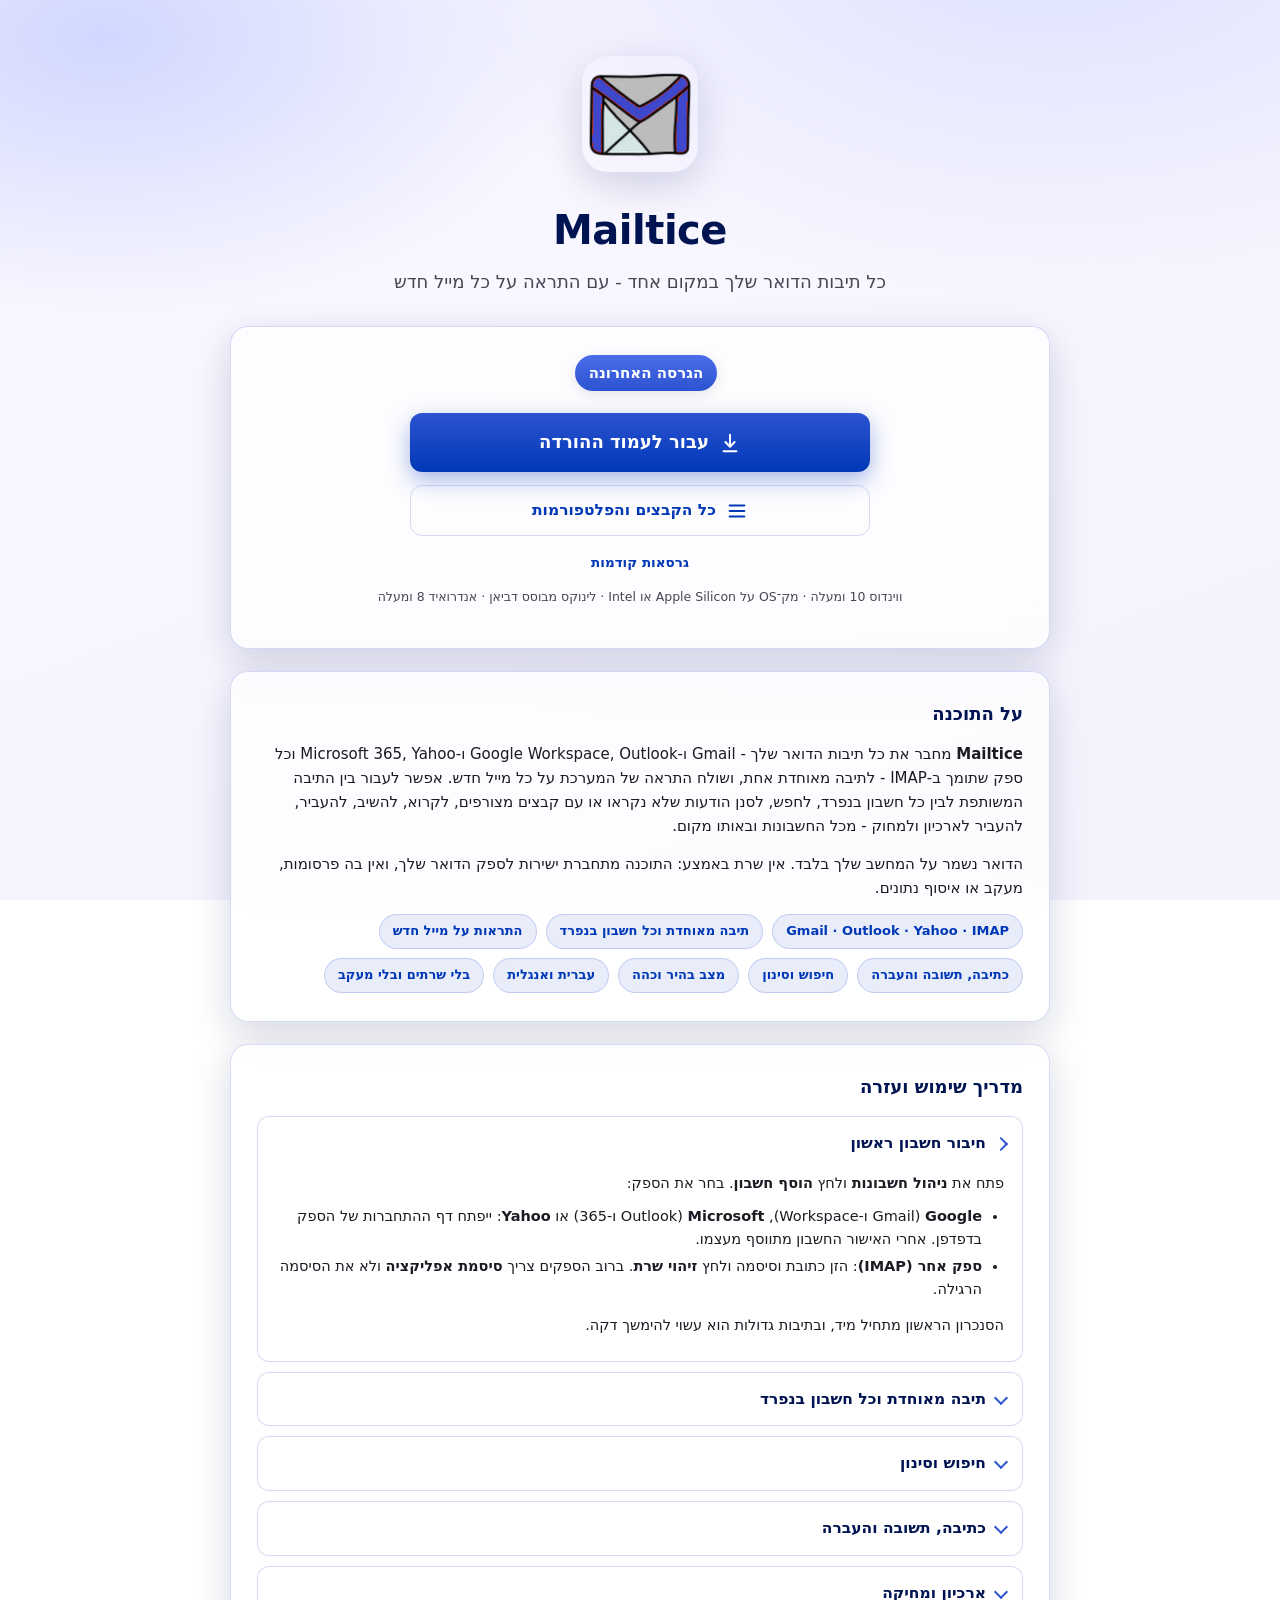
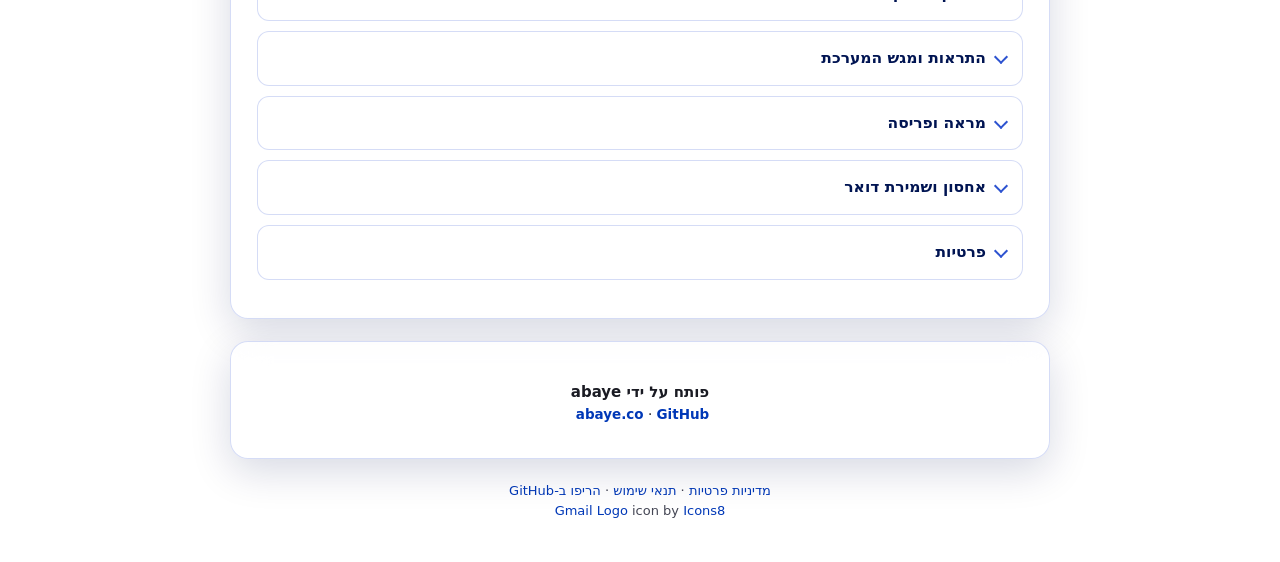
==== website/index.html @ 7543c50d "Initial commit: Mailtice mail client Compose Multiplatform mail client for desktop and Android with " ====
<!DOCTYPE html>
<html lang="he" dir="rtl">
<head>
<meta charset="utf-8" />
<meta name="viewport" content="width=device-width, initial-scale=1" />
<title>Mailtice | הורדה</title>
<meta name="description" content="Mailtice - כל תיבות הדואר שלך במקום אחד: Gmail, Outlook, Yahoo וכל תיבת IMAP, עם התראות על מייל חדש. ווינדוס, מק, לינוקס ואנדרואיד." />

<meta property="og:title" content="Mailtice" />
<meta property="og:description" content="כל תיבות הדואר במקום אחד - Gmail, Outlook, Yahoo ו-IMAP, עם התראות." />
<meta property="og:image" content="AppIcon.png" />
<meta property="og:type" content="website" />

<link rel="icon" href="AppIcon.png" />

<style>
  :root {
    /* Palette taken from the app's own default accent seed (AccentColor.Flag). */
    --brand-900: #001452;
    --brand-700: #0038B7;
    --brand-500: #2D53D0;   /* primary */
    --brand-400: #4B6DEA;
    --brand-300: #B7C4FF;
    --brand-100: #DDE1FF;

    --paper: #F3F2FD;
    --paper-soft: #FBF8FF;
    --ink: #1A1B23;
    --ink-soft: #444654;

    --card: rgba(255, 255, 255, 0.74);
    --card-border: rgba(45, 83, 208, 0.20);
    --shadow: 0 12px 40px rgba(0, 20, 82, 0.16);
    --shadow-sm: 0 4px 14px rgba(0, 20, 82, 0.10);
    --radius-lg: 18px;
    --radius: 12px;
    --radius-sm: 8px;

    --font: "Segoe UI Variable", "Segoe UI", "Assistant", "Rubik",
            system-ui, -apple-system, "Helvetica Neue", Arial, sans-serif;
  }

  @media (prefers-color-scheme: dark) {
    :root {
      --paper: #12131A;
      --paper-soft: #1A1B23;
      --ink: #E2E1EC;
      --ink-soft: #C4C5D6;
      --card: rgba(30, 31, 39, 0.66);
      --card-border: rgba(75, 109, 234, 0.26);
      --shadow: 0 12px 40px rgba(0, 0, 0, 0.42);
      --shadow-sm: 0 4px 14px rgba(0, 0, 0, 0.32);
    }
  }

  * { box-sizing: border-box; }
  html, body { margin: 0; padding: 0; }

  body {
    font-family: var(--font);
    color: var(--ink);
    background:
      radial-gradient(1100px 620px at 82% -8%, var(--brand-100) 0%, transparent 60%),
      radial-gradient(900px 520px at 8% 4%, rgba(146, 167, 255, 0.40) 0%, transparent 55%),
      linear-gradient(160deg, var(--paper-soft) 0%, var(--paper) 100%);
    background-attachment: fixed;
    min-height: 100vh;
    line-height: 1.6;
    -webkit-font-smoothing: antialiased;
  }

  .wrap { max-width: 860px; margin: 0 auto; padding: 56px 20px 40px; }

  /* Hero */
  .hero { text-align: center; margin-bottom: 30px; }
  .logo { width: 116px; height: 116px; border-radius: 26px; box-shadow: var(--shadow); margin-bottom: 18px; }
  h1 { font-size: clamp(28px, 5vw, 40px); margin: 0 0 6px; letter-spacing: -0.5px; color: var(--brand-900); }
  @media (prefers-color-scheme: dark) { h1 { color: var(--brand-300); } }
  .tagline { font-size: clamp(15px, 2.4vw, 18px); color: var(--ink-soft); margin: 0; }

  /* Cards */
  .card {
    background: var(--card);
    backdrop-filter: blur(18px) saturate(140%);
    -webkit-backdrop-filter: blur(18px) saturate(140%);
    border: 1px solid var(--card-border);
    border-radius: var(--radius-lg);
    box-shadow: var(--shadow);
    padding: 28px 26px;
    margin-bottom: 22px;
  }
  .card h2.section-title { font-size: 18px; font-weight: 700; color: var(--brand-900); margin: 0 0 14px; }
  @media (prefers-color-scheme: dark) { .card h2.section-title { color: var(--brand-300); } }

  /* About */
  .about p { margin: 0 0 14px; font-size: 15px; }
  .chips { display: flex; flex-wrap: wrap; gap: 9px; }
  .chip {
    background: rgba(45, 83, 208, 0.10);
    border: 1px solid var(--card-border);
    color: var(--brand-700);
    border-radius: 999px; padding: 6px 13px; font-size: 13px; font-weight: 600;
  }
  @media (prefers-color-scheme: dark) { .chip { color: var(--brand-300); } }

  /* Download */
  .version-row { display: flex; align-items: center; justify-content: center; gap: 12px; flex-wrap: wrap; margin-bottom: 22px; }
  .badge {
    display: inline-flex; align-items: center; gap: 7px;
    background: linear-gradient(180deg, var(--brand-400), var(--brand-500));
    color: #fff; font-weight: 600; font-size: 15px;
    padding: 6px 14px; border-radius: 999px; box-shadow: var(--shadow-sm);
  }
  .meta { color: var(--ink-soft); font-size: 14px; }

  .btn {
    display: flex; align-items: center; justify-content: center; gap: 10px;
    width: 100%; max-width: 460px; margin-inline: auto;
    padding: 15px 26px;
    font-family: inherit; font-size: 18px; font-weight: 600;
    color: #fff; text-decoration: none; border: none; border-radius: var(--radius);
    background: linear-gradient(180deg, var(--brand-500) 0%, var(--brand-700) 100%);
    box-shadow: 0 8px 22px rgba(0, 56, 183, 0.36);
    cursor: pointer; transition: transform .12s ease, box-shadow .12s ease, filter .12s ease;
  }
  .btn:hover { transform: translateY(-2px); box-shadow: 0 12px 28px rgba(0, 56, 183, 0.44); filter: brightness(1.04); }
  .btn:active { transform: translateY(0); }
  .btn[aria-disabled="true"] { opacity: .6; pointer-events: none; }
  .btn svg { width: 22px; height: 22px; flex: none; }

  /* Secondary route to the release page, for anyone the sniffing guessed wrong about. */
  .btn-ghost {
    margin-top: 12px;
    background: transparent;
    color: var(--brand-700);
    border: 1px solid var(--card-border);
    box-shadow: none;
    font-size: 15.5px;
    padding: 12px 22px;
  }
  @media (prefers-color-scheme: dark) { .btn-ghost { color: var(--brand-300); } }
  .btn-ghost:hover {
    background: rgba(45, 83, 208, 0.08);
    border-color: var(--brand-400);
    box-shadow: none;
  }
  .file-meta { text-align: center; margin-top: 10px; font-size: 13px; color: var(--ink-soft); }

  .sub { text-align: center; margin-top: 16px; font-size: 13.5px; color: var(--ink-soft); }
  .sub a, .req a { color: var(--brand-700); text-decoration: none; font-weight: 600; }
  @media (prefers-color-scheme: dark) { .sub a { color: var(--brand-300); } }
  .sub a:hover { text-decoration: underline; }
  .req { margin-top: 10px; font-size: 12.5px; color: var(--ink-soft); text-align: center; }

  /* Markdown blocks */
  .md p { margin: 0 0 10px; }
  .md ul { margin: 0 0 12px; padding-inline-start: 22px; }
  .md li { margin: 4px 0; }
  .md .md-h { font-weight: 700; color: var(--brand-900); margin: 14px 0 8px; }
  @media (prefers-color-scheme: dark) { .md .md-h { color: var(--brand-300); } }
  .md .md-h1 { font-size: 17px; }
  .md .md-h2 { font-size: 16px; }
  .md .md-h3, .md .md-h4 { font-size: 15px; }
  .md .md-h:first-child { margin-top: 0; }
  .md a { color: var(--brand-700); }
  @media (prefers-color-scheme: dark) { .md a { color: var(--brand-300); } }
  .md code {
    background: rgba(45, 83, 208, 0.12); border-radius: 5px; padding: 1px 5px;
    font-family: "Cascadia Code", Consolas, monospace; font-size: 13px;
  }
  .md blockquote {
    margin: 12px 0; padding: 8px 14px;
    border-inline-start: 3px solid var(--brand-400);
    background: rgba(45, 83, 208, 0.08); border-radius: var(--radius-sm);
    color: var(--ink-soft); font-size: 14px;
  }

  .notes { max-height: 340px; overflow: auto; padding-inline-end: 6px; font-size: 14.5px; }
  .notes::-webkit-scrollbar { width: 8px; }
  .notes::-webkit-scrollbar-thumb { background: var(--brand-300); border-radius: 8px; }

  /* Help accordion */
  .topic {
    border: 1px solid var(--card-border); border-radius: var(--radius);
    margin-bottom: 10px; overflow: hidden; background: rgba(255,255,255,0.35);
  }
  @media (prefers-color-scheme: dark) { .topic { background: rgba(255,255,255,0.04); } }
  .topic > summary {
    cursor: pointer; list-style: none; padding: 14px 16px;
    font-size: 15.5px; font-weight: 600; color: var(--brand-900);
    display: flex; align-items: center; gap: 10px; user-select: none;
  }
  @media (prefers-color-scheme: dark) { .topic > summary { color: var(--brand-300); } }
  .topic > summary::-webkit-details-marker { display: none; }
  .topic > summary::before {
    content: ""; width: 8px; height: 8px; flex: none;
    border-inline-start: 2px solid var(--brand-500);
    border-bottom: 2px solid var(--brand-500);
    transform: rotate(45deg); transition: transform .18s ease; margin-top: -3px;
  }
  .topic[open] > summary::before { transform: rotate(-45deg); margin-top: 2px; }
  .topic > summary:hover { background: rgba(45, 83, 208, 0.06); }
  .topic-body { padding: 2px 18px 14px; font-size: 14.5px; }

  /* Credit + footer */
  .credit { display: flex; align-items: center; justify-content: center; gap: 14px; margin: 10px 0 4px; }
  .avatar { width: 54px; height: 54px; border-radius: 50%; border: 2px solid var(--brand-300); box-shadow: var(--shadow-sm); }
  .credit-text { text-align: start; }
  .credit-name { font-weight: 700; color: var(--ink); font-size: 15px; }
  .credit-links { font-size: 13.5px; }
  .credit-links a { color: var(--brand-700); text-decoration: none; font-weight: 600; }
  @media (prefers-color-scheme: dark) { .credit-links a { color: var(--brand-300); } }
  .credit-links a:hover { text-decoration: underline; }

  footer { text-align: center; color: var(--ink-soft); font-size: 13px; margin-top: 16px; }
  footer a { color: var(--brand-700); text-decoration: none; }
  @media (prefers-color-scheme: dark) { footer a { color: var(--brand-300); } }
  footer a:hover { text-decoration: underline; }

  .spinner {
    width: 26px; height: 26px;
    border: 3px solid var(--brand-100); border-top-color: var(--brand-500);
    border-radius: 50%; animation: spin .8s linear infinite; margin: 6px auto;
  }
  @keyframes spin { to { transform: rotate(360deg); } }
</style>
</head>
<body>
  <main class="wrap">
    <header class="hero">
      <img class="logo" src="AppIcon.png" alt="Mailtice" />
      <h1>Mailtice</h1>
      <p class="tagline">כל תיבות הדואר שלך במקום אחד - עם התראה על כל מייל חדש</p>
    </header>

    <!-- Download -->
    <section class="card">
      <div class="version-row">
        <span class="badge" id="versionBadge">
          <span class="spinner" style="width:16px;height:16px;border-width:2px;margin:0"></span>
          טוען…
        </span>
        <span class="meta" id="releaseMeta"></span>
      </div>

      <a class="btn" id="downloadBtn" href="https://github.com/abaye123/Mailtice/releases/latest" aria-disabled="true">
        <svg viewBox="0 0 24 24" fill="none" stroke="currentColor" stroke-width="2.2" stroke-linecap="round" stroke-linejoin="round">
          <path d="M12 3v12" /><path d="M7 11l5 5 5-5" /><path d="M5 21h14" />
        </svg>
        <span id="downloadLabel">הורדה</span>
      </a>

      <p class="file-meta" id="fileMeta"></p>

      <a class="btn btn-ghost" id="allFilesBtn" href="https://github.com/abaye123/Mailtice/releases/latest" target="_blank" rel="noopener">
        <svg viewBox="0 0 24 24" fill="none" stroke="currentColor" stroke-width="2.2" stroke-linecap="round" stroke-linejoin="round">
          <path d="M4 6h16" /><path d="M4 12h16" /><path d="M4 18h16" />
        </svg>
        <span>כל הקבצים והפלטפורמות</span>
      </a>

      <p class="sub">
        <a href="https://github.com/abaye123/Mailtice/releases" target="_blank" rel="noopener">גרסאות קודמות</a>
      </p>
      <p class="req">ווינדוס 10 ומעלה · מק־OS על Apple Silicon או Intel · לינוקס מבוסס דביאן · אנדרואיד 8 ומעלה</p>
    </section>

    <!-- About -->
    <section class="card about">
      <h2 class="section-title">על התוכנה</h2>
      <p>
        <strong>Mailtice</strong> מחבר את כל תיבות הדואר שלך - Gmail ו-Google Workspace, Outlook ו-Microsoft 365,
        Yahoo וכל ספק שתומך ב-IMAP - לתיבה מאוחדת אחת, ושולח התראה של המערכת על כל מייל חדש.
        אפשר לעבור בין התיבה המשותפת לבין כל חשבון בנפרד, לחפש, לסנן הודעות שלא נקראו או עם קבצים מצורפים,
        לקרוא, להשיב, להעביר, להעביר לארכיון ולמחוק - מכל החשבונות ובאותו מקום.
      </p>
      <p>
        הדואר נשמר על המחשב שלך בלבד. אין שרת באמצע: התוכנה מתחברת ישירות לספק הדואר שלך,
        ואין בה פרסומות, מעקב או איסוף נתונים.
      </p>
      <div class="chips">
        <span class="chip">Gmail · Outlook · Yahoo · IMAP</span>
        <span class="chip">תיבה מאוחדת וכל חשבון בנפרד</span>
        <span class="chip">התראות על מייל חדש</span>
        <span class="chip">כתיבה, תשובה והעברה</span>
        <span class="chip">חיפוש וסינון</span>
        <span class="chip">מצב בהיר וכהה</span>
        <span class="chip">עברית ואנגלית</span>
        <span class="chip">בלי שרתים ובלי מעקב</span>
      </div>
    </section>

    <!-- What's new -->
    <section class="card" id="notesCard" style="display:none">
      <h2 class="section-title">מה חדש בגרסה זו</h2>
      <div class="md notes" id="notesBody"></div>
    </section>

    <!-- Help -->
    <section class="card" id="helpCard" style="display:none">
      <h2 class="section-title">מדריך שימוש ועזרה</h2>
      <div id="helpTopics"></div>
    </section>

    <!-- Credit -->
    <section class="card">
      <div class="credit">
        <img class="avatar" src="https://github.com/abaye123.png?size=108" alt="abaye"
             onerror="this.style.display='none'" />
        <div class="credit-text">
          <div class="credit-name">פותח על ידי abaye</div>
          <div class="credit-links">
            <a href="https://abaye.co" target="_blank" rel="noopener">abaye.co</a> ·
            <a href="https://github.com/abaye123" target="_blank" rel="noopener">GitHub</a>
          </div>
        </div>
      </div>
    </section>

    <footer>
      <a href="privacy.html">מדיניות פרטיות</a> ·
      <a href="terms.html">תנאי שימוש</a> ·
      <a href="https://github.com/abaye123/Mailtice" target="_blank" rel="noopener">הריפו ב-GitHub</a>
      <br />
      <!-- TEMPORARY: remove with the Icons8 app icon. -->
      <span lang="en" dir="ltr"><a target="_blank" rel="noopener" href="https://icons8.com/icon/td499GRWwrWC/gmail-logo">Gmail Logo</a> icon by <a target="_blank" rel="noopener" href="https://icons8.com">Icons8</a></span>
    </footer>
  </main>

<script>
  const REPO = "abaye123/Mailtice";
  const API = `https://api.github.com/repos/${REPO}/releases/latest`;
  const RELEASES_PAGE = `https://github.com/${REPO}/releases`;
  const LATEST_PAGE = `https://github.com/${REPO}/releases/latest`;

  const $ = (id) => document.getElementById(id);

  function fmtDate(iso) {
    try { return new Date(iso).toLocaleDateString("he-IL", { year: "numeric", month: "long", day: "numeric" }); }
    catch { return ""; }
  }
  function fmtSize(bytes) {
    if (!bytes) return "";
    const mb = bytes / (1024 * 1024);
    return mb >= 1 ? `${mb.toFixed(1)} MB` : `${Math.round(bytes / 1024)} KB`;
  }
  function escapeHtml(s) {
    return s.replace(/&/g, "&amp;").replace(/</g, "&lt;").replace(/>/g, "&gt;");
  }

  const LABELS = {
    windows: "ווינדוס",
    macos:   "מק",
    linux:   "לינוקס",
    android: "אנדרואיד"
  };

  // The release carries one asset per platform and architecture; sort them into a stable,
  // human-ordered list so the page reads the same whatever order GitHub returns.
  function classify(assets) {
    const out = [];
    const archOf = (name) => /arm64|aarch64/i.test(name) ? "arm64"
                           : /x64|x86_64|amd64|intel/i.test(name) ? "x64" : "";
    for (const a of assets) {
      const n = a.name;
      // Update index, Play bundle, and the macOS updater payload the install script consumes.
      // A visitor here wants the .dmg; the .zip would only be a second macOS button that
      // installs nothing on its own.
      if (/\.(blockmap|aab|zip|asc|yml|yaml|sig)$/i.test(n)) continue;
      let os = null;
      if (/\.exe$/i.test(n)) os = "windows";
      else if (/\.dmg$/i.test(n)) os = "macos";
      else if (/\.deb$/i.test(n)) os = "linux";
      else if (/\.apk$/i.test(n)) os = "android";
      if (!os) continue;
      out.push({ os, arch: archOf(n), name: n, url: a.browser_download_url, size: a.size });
    }
    const order = { windows: 0, macos: 1, linux: 2, android: 3 };
    out.sort((x, y) => (order[x.os] - order[y.os]) || x.arch.localeCompare(y.arch));
    return out;
  }

  function detectOs() {
    const ua = navigator.userAgent || "";
    if (/android/i.test(ua)) return "android";
    if (/windows|win32|win64/i.test(ua)) return "windows";
    if (/macintosh|mac os x/i.test(ua) && !/iphone|ipad/i.test(ua)) return "macos";
    if (/linux/i.test(ua)) return "linux";
    return null;
  }

  function detectArch() {
    const ua = navigator.userAgent || "";
    if (/arm64|aarch64/i.test(ua)) return "arm64";
    // Apple Silicon does not announce itself in the UA, so treat a modern Mac as arm64
    // and leave the Intel build one click away in the list below.
    if (/macintosh/i.test(ua) && navigator.maxTouchPoints > 1) return "arm64";
    return "x64";
  }

  function archLabel(arch) {
    if (arch === "arm64") return "ARM64";
    if (arch === "x64") return "64-bit";
    return "";
  }

  // Compact Markdown to HTML: headings, bold, code, links, quotes, bullet lists.
  // Raw HTML tags are stripped and text escaped before inline formatting, so output is safe.
  function renderMarkdown(md) {
    const text = md.replace(/<[^>]+>/g, "").replace(/\r\n?/g, "\n");
    const lines = text.split("\n");
    const inline = (s) => escapeHtml(s)
      .replace(/\*\*(.+?)\*\*/g, "<strong>$1</strong>")
      .replace(/`([^`]+)`/g, "<code>$1</code>")
      .replace(/\[([^\]]+)\]\((https?:\/\/[^\s)]+)\)/g,
               '<a href="$2" target="_blank" rel="noopener">$1</a>');

    let html = "", inList = false;
    const closeList = () => { if (inList) { html += "</ul>"; inList = false; } };

    for (const raw of lines) {
      const line = raw.trim();
      if (!line) { closeList(); continue; }
      const h = line.match(/^(#{1,6})\s+(.*)$/);
      if (h) { closeList(); const lvl = Math.min(h[1].length, 4); html += `<div class="md-h md-h${lvl}">${inline(h[2])}</div>`; continue; }
      const q = line.match(/^>\s?(.*)$/);
      if (q) { closeList(); html += `<blockquote>${inline(q[1])}</blockquote>`; continue; }
      const li = line.match(/^[-*]\s+(.*)$/);
      if (li) { if (!inList) { html += "<ul>"; inList = true; } html += `<li>${inline(li[1])}</li>`; continue; }
      closeList();
      html += `<p>${inline(line)}</p>`;
    }
    closeList();
    return html;
  }

  async function loadRelease() {
    try {
      const res = await fetch(API, { headers: { Accept: "application/vnd.github+json" } });
      if (!res.ok) throw new Error("HTTP " + res.status);
      const data = await res.json();

      const tag = (data.tag_name || "").replace(/^v/i, "");
      const items = classify(data.assets || []);

      $("versionBadge").innerHTML = tag ? `גרסה ${tag}` : "הגרסה האחרונה";
      const parts = [];
      if (data.published_at) parts.push("שוחררה ב־" + fmtDate(data.published_at));
      if (items.length) parts.push(`${items.length} הורדות`);
      $("releaseMeta").textContent = parts.join(" · ");

      // Pick for the visitor's own system, and fall back to Windows when the user agent says
      // nothing useful - it is by far the most likely desktop, and the second button covers
      // everyone the guess is wrong about.
      const arch = detectArch();
      const pickFor = (os) => {
        const forOs = items.filter(i => i.os === os);
        return forOs.find(i => i.arch === arch) || forOs.find(i => !i.arch) || forOs[0] || null;
      };
      const detected = detectOs();
      const preferred = (detected && pickFor(detected)) || pickFor("windows");

      const btn = $("downloadBtn");
      if (preferred) {
        btn.href = preferred.url;
        btn.setAttribute("download", "");
        const bits = [LABELS[preferred.os], archLabel(preferred.arch)].filter(Boolean).join(" ");
        $("downloadLabel").textContent = `הורדה ל${bits}`;
        $("fileMeta").textContent = [preferred.name, fmtSize(preferred.size)].filter(Boolean).join(" · ");
      } else {
        btn.href = LATEST_PAGE;
        $("downloadLabel").textContent = "עבור לעמוד ההורדה";
      }
      btn.removeAttribute("aria-disabled");

      const body = (data.body || "").trim();
      if (body) {
        $("notesBody").innerHTML = renderMarkdown(body);
        $("notesCard").style.display = "block";
      }
    } catch (err) {
      console.error(err);
      $("versionBadge").innerHTML = "הגרסה האחרונה";
      const btn = $("downloadBtn");
      btn.href = LATEST_PAGE;
      btn.removeAttribute("aria-disabled");
      $("downloadLabel").textContent = "עבור לעמוד ההורדה";
    }
  }

  async function loadHelp() {
    try {
      const res = await fetch("HELP.md", { cache: "no-cache" });
      if (!res.ok) throw new Error("HTTP " + res.status);
      const md = (await res.text()).replace(/\r\n?/g, "\n");

      const parts = md.split(/\n(?=##\s)/);
      const container = $("helpTopics");
      container.innerHTML = "";
      let first = true;

      for (const part of parts) {
        const m = part.match(/^##\s+(.*)\n?([\s\S]*)$/);
        if (!m) continue;
        const title = m[1].trim();
        const body = (m[2] || "").trim();

        const details = document.createElement("details");
        details.className = "topic";
        if (first) { details.open = true; first = false; }

        const summary = document.createElement("summary");
        summary.textContent = title;

        const content = document.createElement("div");
        content.className = "md topic-body";
        content.innerHTML = renderMarkdown(body);

        details.appendChild(summary);
        details.appendChild(content);
        container.appendChild(details);
      }

      if (container.children.length) $("helpCard").style.display = "block";
    } catch (err) {
      console.error(err);
      $("helpCard").style.display = "none";
    }
  }

  loadRelease();
  loadHelp();
</script>
</body>
</html>
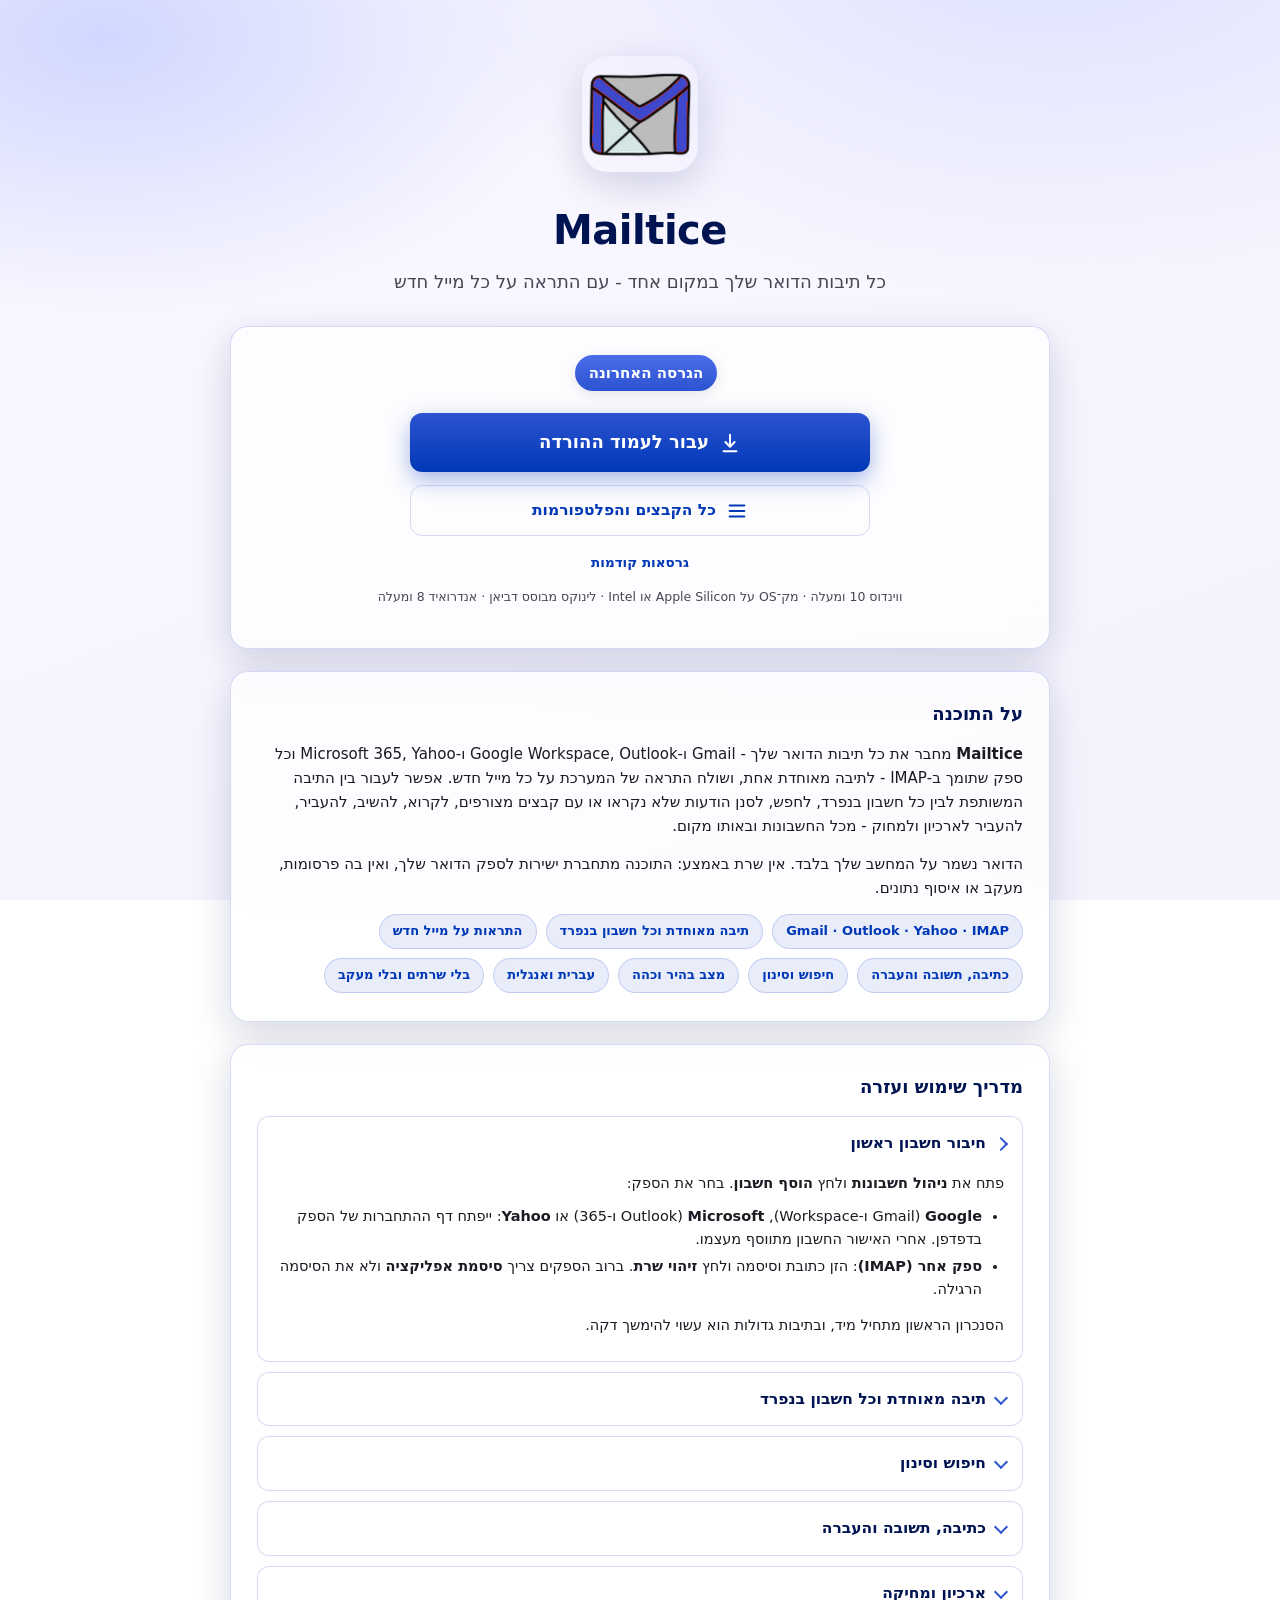
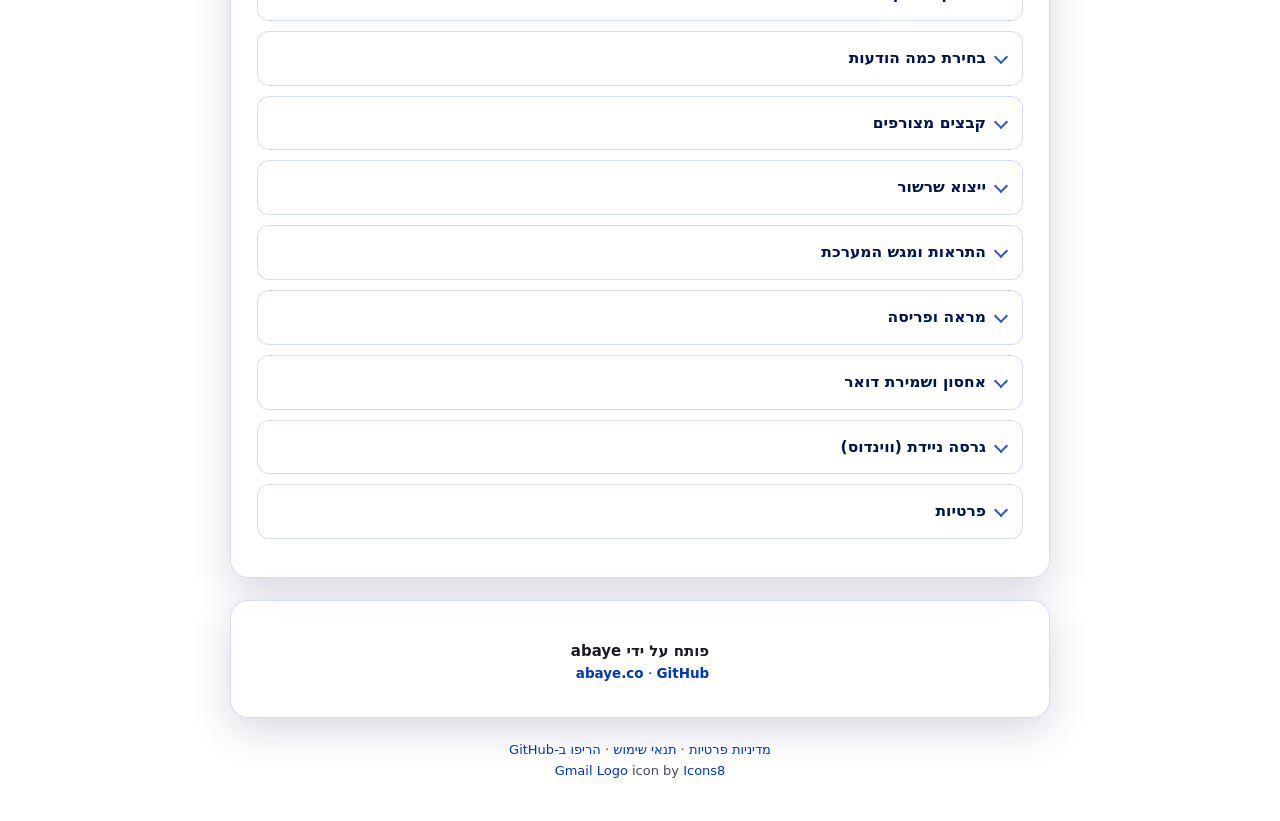
==== commit a89c6c80: "feat(desktop): Portable Windows copy that keeps its data beside the app With Mailtice.portable besid" ====
--- a/website/index.html
+++ b/website/index.html
@@ -261,6 +261,7 @@
 
       <p class="sub">
         <a href="https://github.com/abaye123/Mailtice/releases" target="_blank" rel="noopener">גרסאות קודמות</a>
+        <span id="portableItem" hidden> · <a id="portableLink" href="#">גרסה ניידת לווינדוס (zip)</a></span>
       </p>
       <p class="req">ווינדוס 10 ומעלה · מק־OS על Apple Silicon או Intel · לינוקס מבוסס דביאן · אנדרואיד 8 ומעלה</p>
     </section>
@@ -363,6 +364,11 @@
                            : /x64|x86_64|amd64|intel/i.test(name) ? "x64" : "";
     for (const a of assets) {
       const n = a.name;
+      // The Windows portable copy is a zip too, but one a visitor may want: it gets a link of its own.
+      if (/portable.*\.zip$/i.test(n)) {
+        out.push({ os: "windows", arch: archOf(n), name: n, url: a.browser_download_url, size: a.size, portable: true });
+        continue;
+      }
       // Update index, Play bundle, and the macOS updater payload the install script consumes.
       // A visitor here wants the .dmg; the .zip would only be a second macOS button that
       // installs nothing on its own.
@@ -454,11 +460,18 @@
       // everyone the guess is wrong about.
       const arch = detectArch();
       const pickFor = (os) => {
-        const forOs = items.filter(i => i.os === os);
+        const forOs = items.filter(i => i.os === os && !i.portable);
         return forOs.find(i => i.arch === arch) || forOs.find(i => !i.arch) || forOs[0] || null;
       };
       const detected = detectOs();
       const preferred = (detected && pickFor(detected)) || pickFor("windows");
+
+      const portable = items.find(i => i.portable);
+      if (portable) {
+        $("portableLink").href = portable.url;
+        $("portableLink").title = [portable.name, fmtSize(portable.size)].filter(Boolean).join(" · ");
+        $("portableItem").hidden = false;
+      }
 
       const btn = $("downloadBtn");
       if (preferred) {
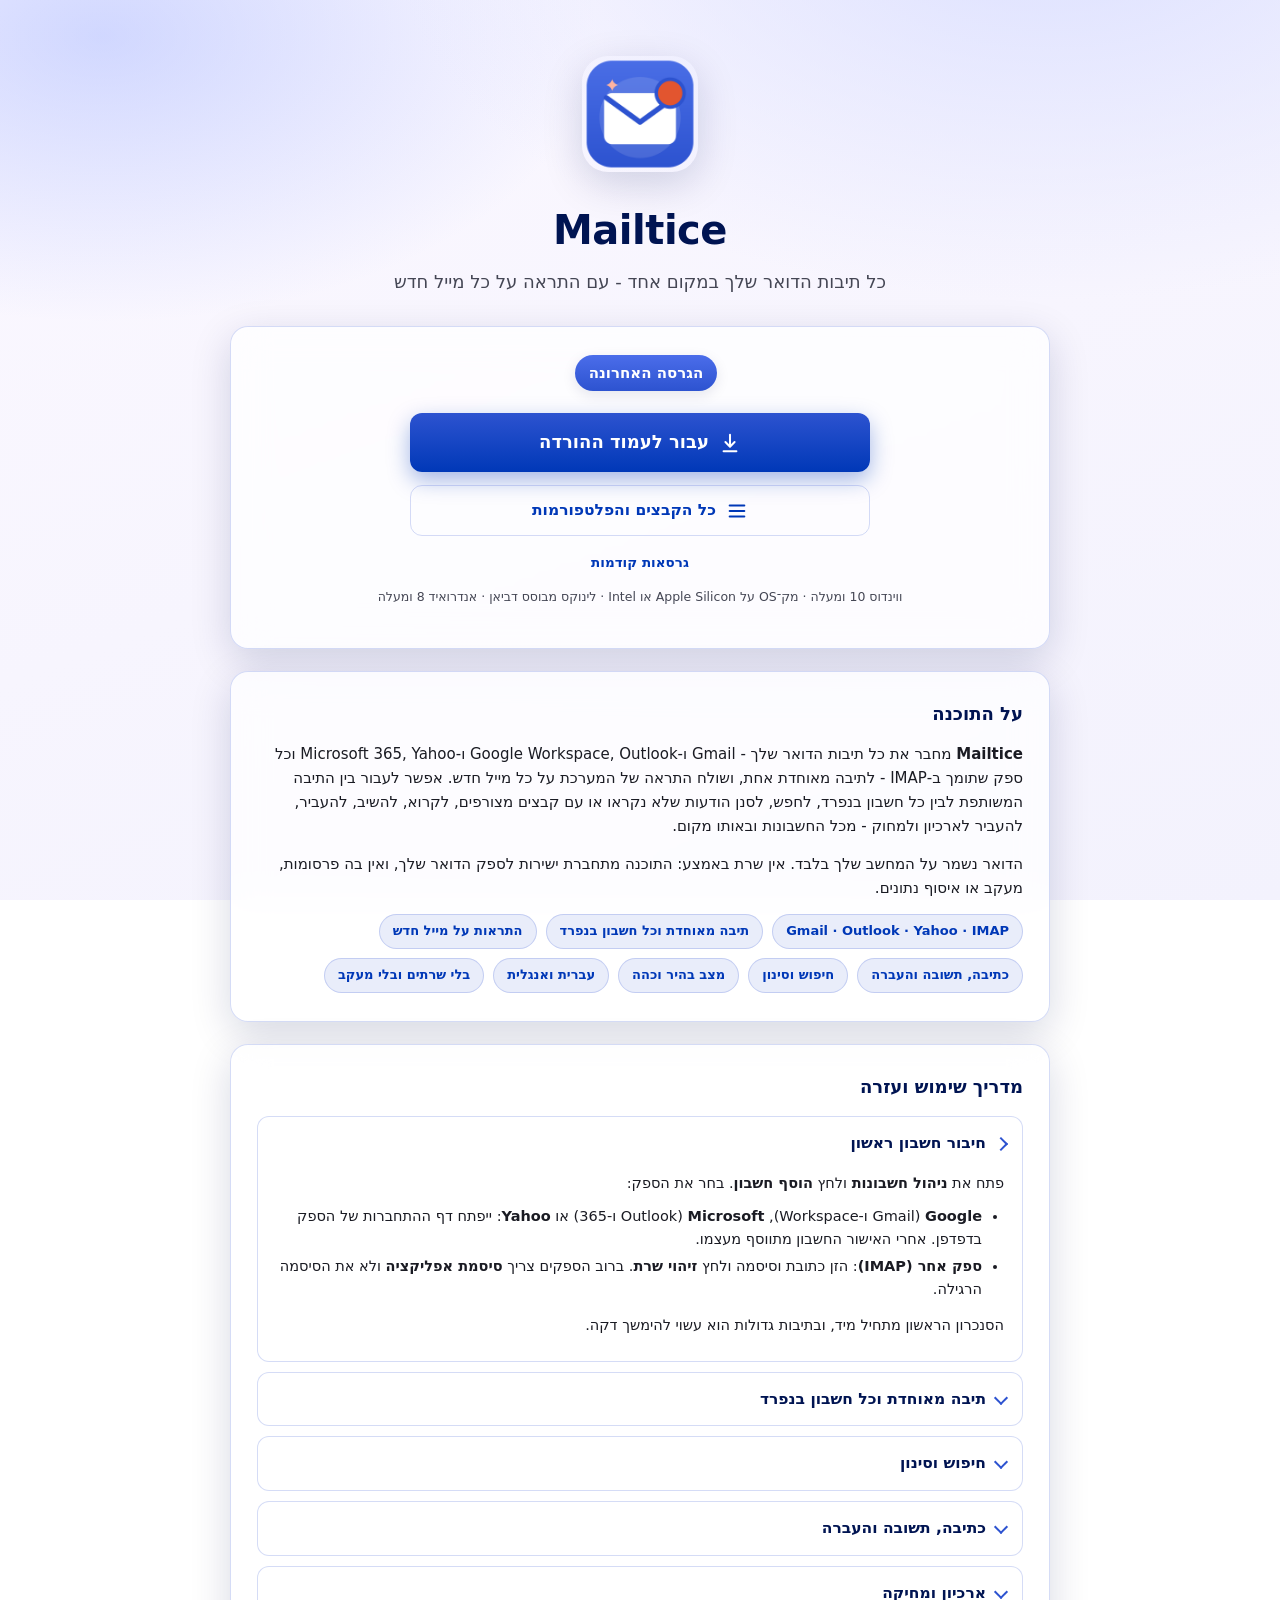
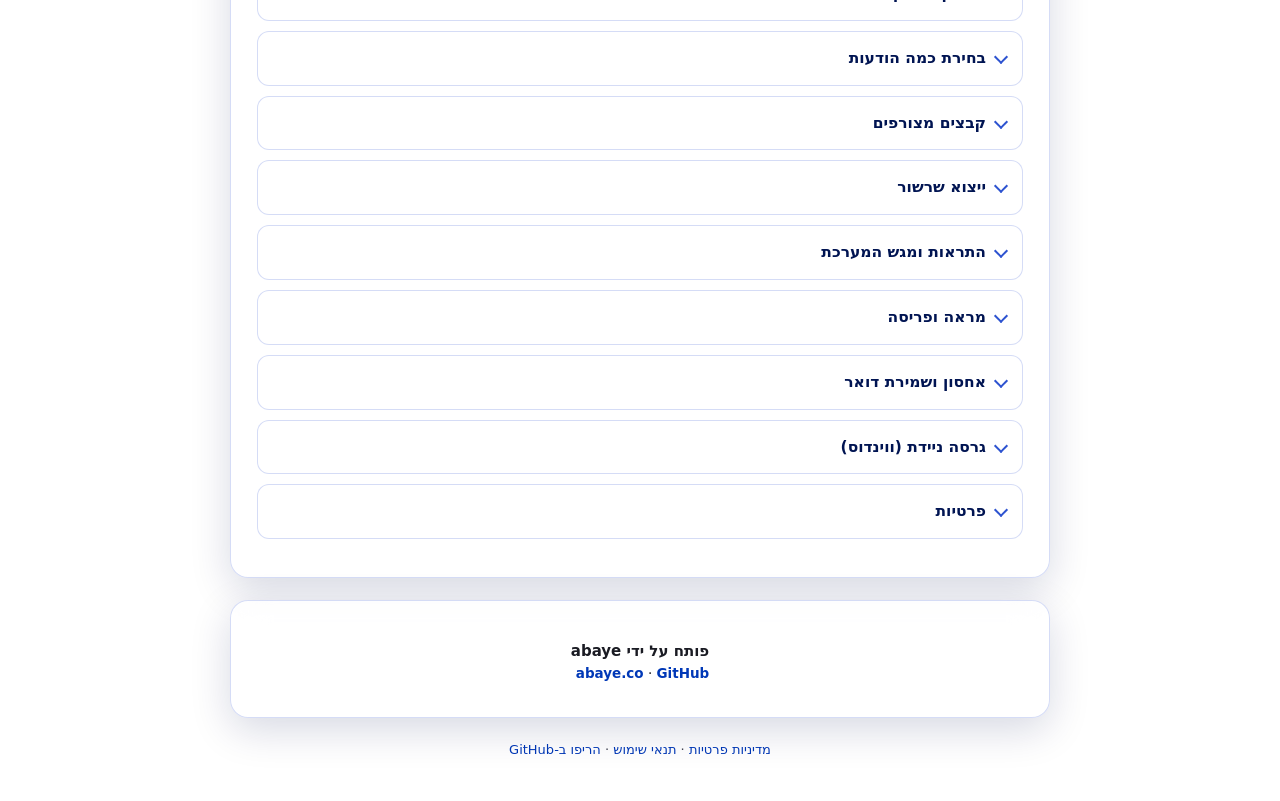
==== commit fc2c4eac: "feat: Replace the temporary Icons8 app icon with Mailtice's own A white envelope with a notification" ====
--- a/website/index.html
+++ b/website/index.html
@@ -322,9 +322,6 @@
       <a href="privacy.html">מדיניות פרטיות</a> ·
       <a href="terms.html">תנאי שימוש</a> ·
       <a href="https://github.com/abaye123/Mailtice" target="_blank" rel="noopener">הריפו ב-GitHub</a>
-      <br />
-      <!-- TEMPORARY: remove with the Icons8 app icon. -->
-      <span lang="en" dir="ltr"><a target="_blank" rel="noopener" href="https://icons8.com/icon/td499GRWwrWC/gmail-logo">Gmail Logo</a> icon by <a target="_blank" rel="noopener" href="https://icons8.com">Icons8</a></span>
     </footer>
   </main>
 
@@ -333,6 +330,29 @@
   const API = `https://api.github.com/repos/${REPO}/releases/latest`;
   const RELEASES_PAGE = `https://github.com/${REPO}/releases`;
   const LATEST_PAGE = `https://github.com/${REPO}/releases/latest`;
+  const ALL_RELEASES_API = `https://api.github.com/repos/${REPO}/releases?per_page=100`;
+
+  // What people download: the installers, the APK, the portable copy and the macOS zips (the
+  // macOS updater's payload, as the .exe is Windows'). Update manifests, blockmaps and signatures
+  // are fetched beside those and would count one download several times.
+  const COUNTED = /\.(exe|dmg|zip|deb|apk)$/i;
+  function countDownloads(assets) {
+    return (assets || []).filter(a => COUNTED.test(a.name)).reduce((n, a) => n + (a.download_count || 0), 0);
+  }
+  const fmtCount = (n) => n.toLocaleString("he-IL");
+
+  // Every release, page by page: the total covers all versions and all platforms.
+  async function totalDownloads() {
+    let total = 0;
+    for (let page = 1; page <= 10; page++) {
+      const res = await fetch(`${ALL_RELEASES_API}&page=${page}`, { headers: { Accept: "application/vnd.github+json" } });
+      if (!res.ok) throw new Error("HTTP " + res.status);
+      const releases = await res.json();
+      for (const r of releases) if (!r.draft) total += countDownloads(r.assets);
+      if (releases.length < 100) break;
+    }
+    return total;
+  }
 
   const $ = (id) => document.getElementById(id);
 
@@ -452,8 +472,12 @@
       $("versionBadge").innerHTML = tag ? `גרסה ${tag}` : "הגרסה האחרונה";
       const parts = [];
       if (data.published_at) parts.push("שוחררה ב־" + fmtDate(data.published_at));
-      if (items.length) parts.push(`${items.length} הורדות`);
+      parts.push(`${fmtCount(countDownloads(data.assets))} הורדות לגרסה זו`);
       $("releaseMeta").textContent = parts.join(" · ");
+      // A second request, so the page does not wait on it; without it the line simply stays shorter.
+      totalDownloads()
+        .then(total => { $("releaseMeta").textContent = [...parts, `${fmtCount(total)} הורדות בסך הכל`].join(" · "); })
+        .catch(err => console.error(err));
 
       // Pick for the visitor's own system, and fall back to Windows when the user agent says
       // nothing useful - it is by far the most likely desktop, and the second button covers
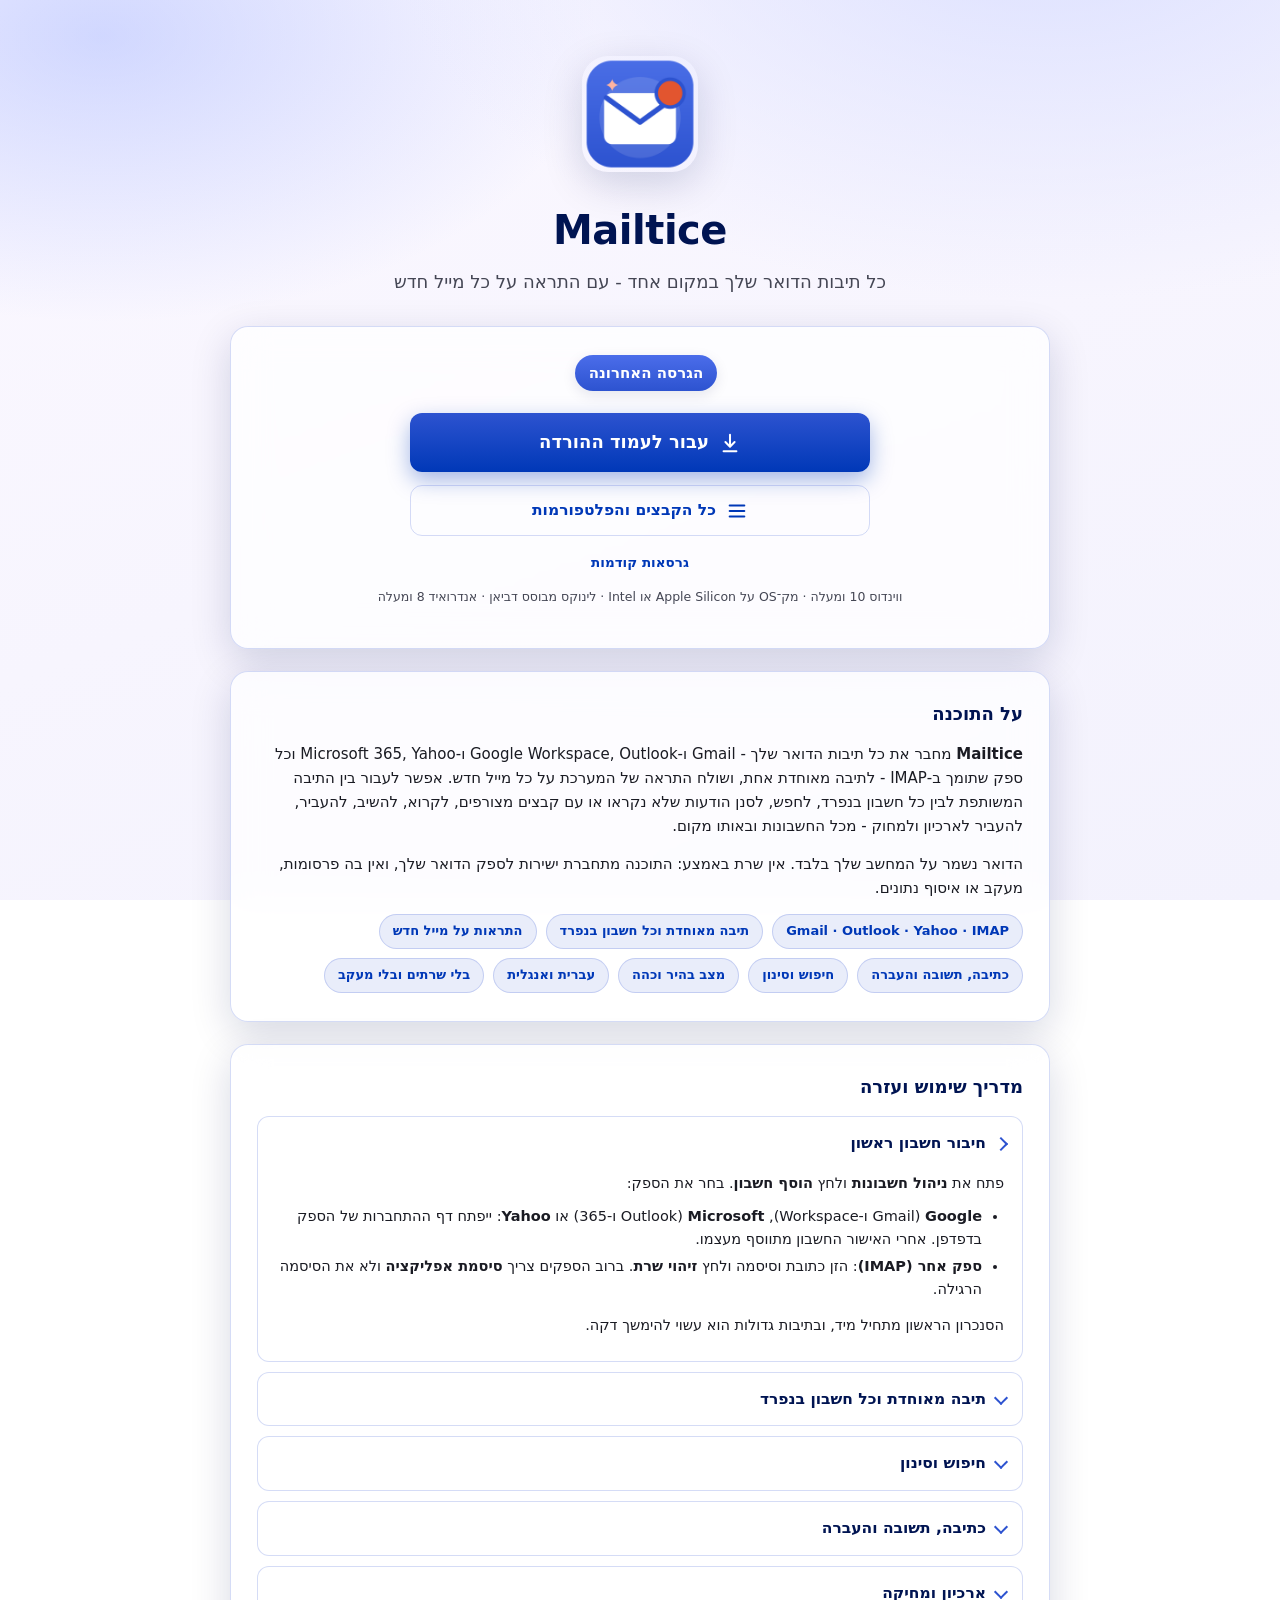
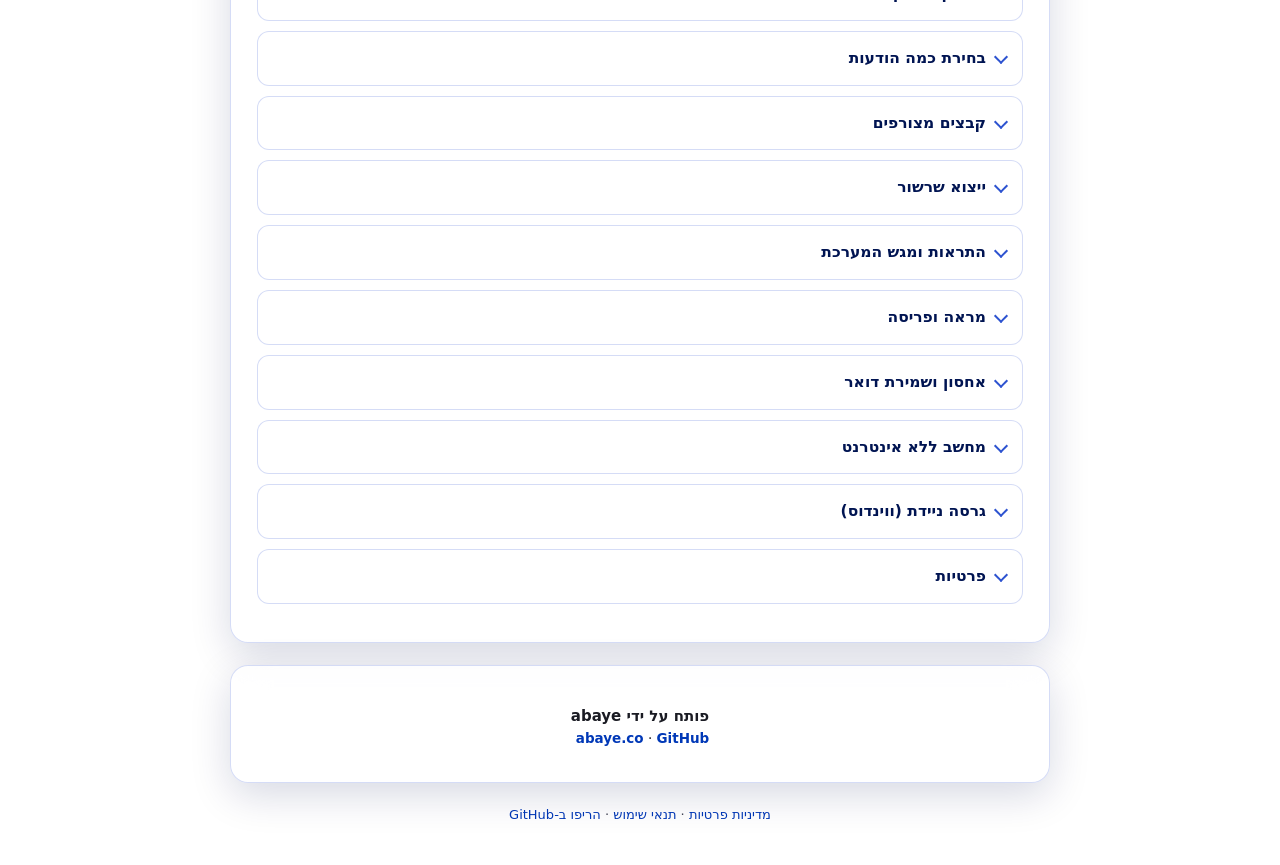
==== commit b6a1aa0b: "feat: Carry mail to a computer without internet, with a browser extension for Gmail Settings gains a" ====
--- a/website/index.html
+++ b/website/index.html
@@ -262,6 +262,7 @@
       <p class="sub">
         <a href="https://github.com/abaye123/Mailtice/releases" target="_blank" rel="noopener">גרסאות קודמות</a>
         <span id="portableItem" hidden> · <a id="portableLink" href="#">גרסה ניידת לווינדוס (zip)</a></span>
+        <span id="extensionItem" hidden> · <a id="extensionLink" href="#" title="ייצוא Gmail לקובץ עבור מחשב ללא אינטרנט">תוסף דפדפן לייצוא Gmail</a></span>
       </p>
       <p class="req">ווינדוס 10 ומעלה · מק־OS על Apple Silicon או Intel · לינוקס מבוסס דביאן · אנדרואיד 8 ומעלה</p>
     </section>
@@ -385,6 +386,11 @@
     for (const a of assets) {
       const n = a.name;
       // The Windows portable copy is a zip too, but one a visitor may want: it gets a link of its own.
+      // The browser extension (Gmail to a file for a computer without internet): a link of its own too.
+      if (/^mailtice-extension.*\.zip$/i.test(n)) {
+        out.push({ os: "browser", arch: "", name: n, url: a.browser_download_url, size: a.size, extension: true });
+        continue;
+      }
       if (/portable.*\.zip$/i.test(n)) {
         out.push({ os: "windows", arch: archOf(n), name: n, url: a.browser_download_url, size: a.size, portable: true });
         continue;
@@ -496,6 +502,11 @@
         $("portableLink").title = [portable.name, fmtSize(portable.size)].filter(Boolean).join(" · ");
         $("portableItem").hidden = false;
       }
+      const extension = items.find(i => i.extension);
+      if (extension) {
+        $("extensionLink").href = extension.url;
+        $("extensionItem").hidden = false;
+      }
 
       const btn = $("downloadBtn");
       if (preferred) {
